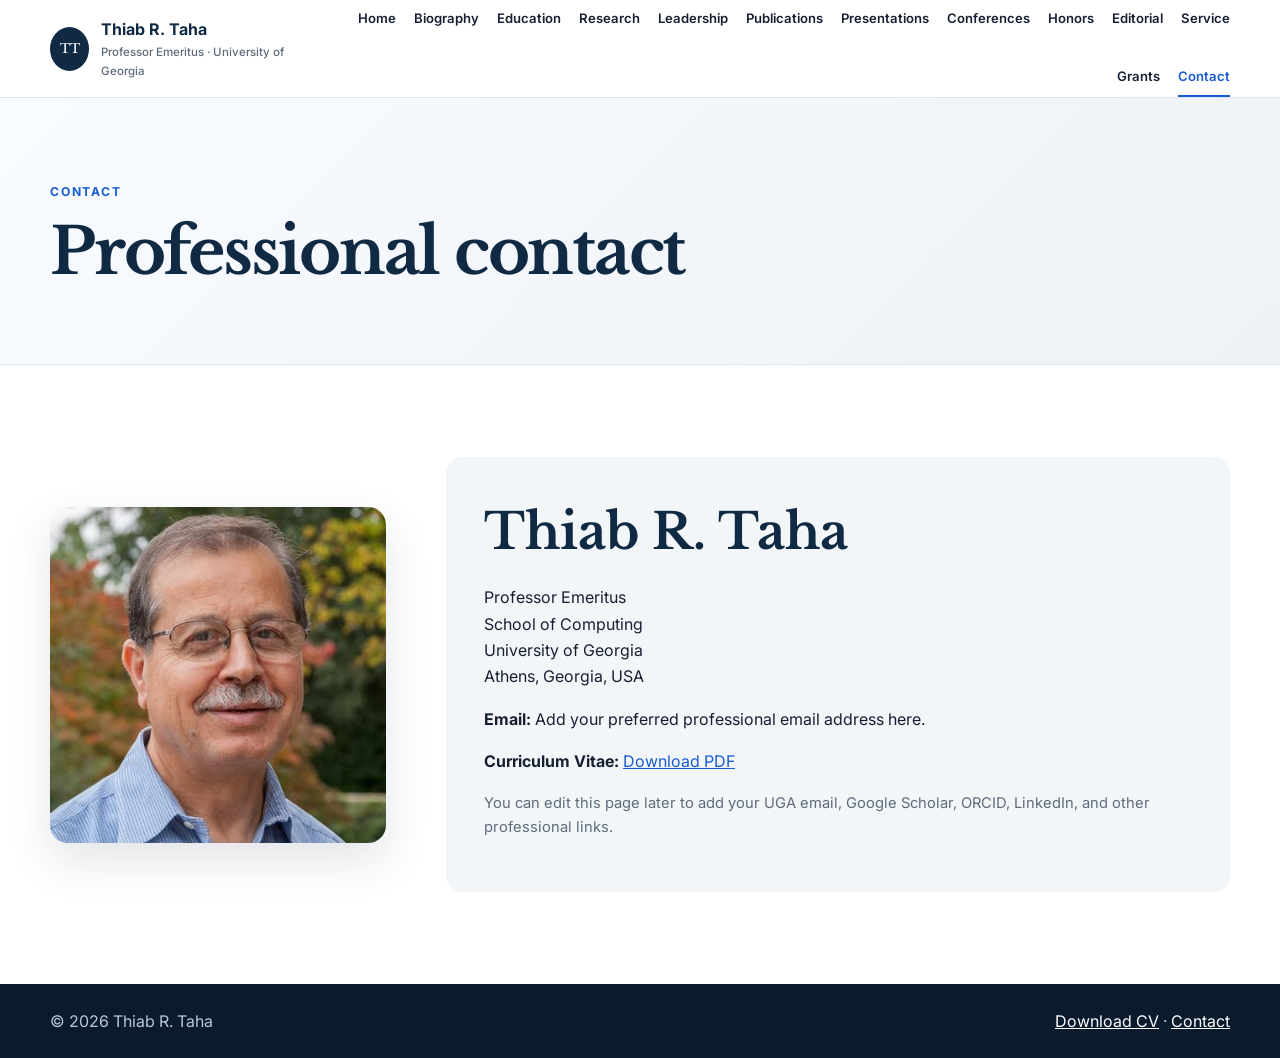
==== contact.html @ f8fad0a5 "Add files via upload Install professional academic website" ====
<!DOCTYPE html>
<html lang="en">
<head>
  <meta charset="UTF-8">
  <meta name="viewport" content="width=device-width, initial-scale=1.0">
  <meta name="description" content="Contact information for Thiab R. Taha.">
  <title>Contact | Thiab R. Taha</title>
  <link rel="preconnect" href="https://fonts.googleapis.com">
  <link rel="preconnect" href="https://fonts.gstatic.com" crossorigin>
  <link href="https://fonts.googleapis.com/css2?family=Libre+Baskerville:wght@400;700&family=Inter:wght@400;500;600;700&display=swap" rel="stylesheet">
  <link rel="stylesheet" href="styles.css">
</head>
<body>
  <a class="skip-link" href="#main-content">Skip to content</a>
  <header class="site-header">
    <div class="container header-inner">
      <a class="brand" href="index.html">
        <span class="brand-mark">TT</span>
        <span>
          <strong>Thiab R. Taha</strong>
          <small>Professor Emeritus · University of Georgia</small>
        </span>
      </a>
      <button class="menu-button" aria-expanded="false" aria-controls="site-nav">Menu</button>
      <nav id="site-nav" class="site-nav"><a href="index.html" class="">Home</a>
<a href="biography.html" class="">Biography</a>
<a href="education.html" class="">Education</a>
<a href="research.html" class="">Research</a>
<a href="leadership.html" class="">Leadership</a>
<a href="publications.html" class="">Publications</a>
<a href="presentations.html" class="">Presentations</a>
<a href="conferences.html" class="">Conferences</a>
<a href="honors.html" class="">Honors</a>
<a href="editorial.html" class="">Editorial</a>
<a href="service.html" class="">Service</a>
<a href="grants.html" class="">Grants</a>
<a href="contact.html" class="active">Contact</a></nav>
    </div>
  </header>
  <main id="main-content">
    
<section class="page-hero"><div class="container"><p class="eyebrow">Contact</p><h1>Professional contact</h1></div></section>
<section class="section">
  <div class="container contact-layout">
    <div>
      <img src="assets/Taha_Photo.jpg" alt="Thiab R. Taha" class="contact-photo">
    </div>
    <div class="contact-box">
      <h2>Thiab R. Taha</h2>
      <p>Professor Emeritus<br>School of Computing<br>University of Georgia<br>Athens, Georgia, USA</p>
      <p><strong>Email:</strong> Add your preferred professional email address here.</p>
      <p><strong>Curriculum Vitae:</strong> <a href="assets/Taha_CV_2026.pdf">Download PDF</a></p>
      <p class="note">You can edit this page later to add your UGA email, Google Scholar, ORCID, LinkedIn, and other professional links.</p>
    </div>
  </div>
</section>

  </main>
  <footer class="site-footer">
    <div class="container footer-inner">
      <p>© <span id="year"></span> Thiab R. Taha</p>
      <p><a href="assets/Taha_CV_2026.pdf">Download CV</a> · <a href="contact.html">Contact</a></p>
    </div>
  </footer>
  <script>
    const btn = document.querySelector('.menu-button');
    const nav = document.querySelector('.site-nav');
    btn.addEventListener('click', () => {
      const open = btn.getAttribute('aria-expanded') === 'true';
      btn.setAttribute('aria-expanded', String(!open));
      nav.classList.toggle('open');
    });
    document.getElementById('year').textContent = new Date().getFullYear();
  </script>
</body>
</html>
---- styles.css ----
:root {
  --ink:#172033; --muted:#5f6b7b; --navy:#102a43; --blue:#175cd3;
  --gold:#b9862f; --paper:#fff; --soft:#f3f6f9; --line:#dde4eb;
  --shadow:0 18px 45px rgba(16,42,67,.12); --max:1180px;
}
*{box-sizing:border-box} html{scroll-behavior:smooth}
body{margin:0;font-family:Inter,Arial,sans-serif;color:var(--ink);line-height:1.65;background:#fff}
a{color:var(--blue)} img{max-width:100%;display:block}
.container{width:min(calc(100% - 40px),var(--max));margin:auto}
.skip-link{position:absolute;left:-9999px;top:8px;background:#fff;padding:10px;z-index:100}
.skip-link:focus{left:8px}
.site-header{position:sticky;top:0;z-index:50;background:rgba(255,255,255,.95);backdrop-filter:blur(12px);border-bottom:1px solid var(--line)}
.header-inner{min-height:82px;display:flex;align-items:center;justify-content:space-between;gap:30px}
.brand{display:flex;align-items:center;gap:12px;text-decoration:none;color:var(--navy)}
.brand-mark{width:44px;height:44px;border-radius:50%;display:grid;place-items:center;background:var(--navy);color:#fff;font-family:"Libre Baskerville",Georgia,serif;font-size:.8rem}
.brand strong,.brand small{display:block}.brand small{font-size:.72rem;color:var(--muted);font-weight:500}
.site-nav{display:flex;gap:18px;flex-wrap:wrap;justify-content:flex-end}
.site-nav a{text-decoration:none;color:var(--ink);font-size:.82rem;font-weight:600;padding:8px 0;border-bottom:2px solid transparent}
.site-nav a:hover,.site-nav a.active{color:var(--blue);border-color:var(--blue)}
.menu-button{display:none}
.hero{background:radial-gradient(circle at 85% 20%,rgba(23,92,211,.14),transparent 25rem),linear-gradient(135deg,#f9fbff,#edf3f9);padding:88px 0;border-bottom:1px solid var(--line)}
.hero-grid{display:grid;grid-template-columns:1.35fr .65fr;gap:70px;align-items:center}
.eyebrow,.section-label{font-size:.76rem;text-transform:uppercase;letter-spacing:.15em;color:var(--blue);font-weight:700}
h1,h2{font-family:"Libre Baskerville",Georgia,serif;color:var(--navy);line-height:1.15}
h1{font-size:clamp(2.8rem,6vw,5.5rem);margin:12px 0 18px;letter-spacing:-.035em}
h2{font-size:clamp(2rem,4vw,3.1rem);margin:8px 0 24px}
h3{color:var(--navy);line-height:1.35}.lead{font-size:1.32rem;color:var(--navy);font-weight:600}.hero-text{font-size:1.1rem;color:var(--muted);max-width:760px}
.portrait-wrap{display:flex;justify-content:center}.portrait{width:360px;aspect-ratio:1/1;object-fit:cover;border-radius:26px;box-shadow:var(--shadow);border:8px solid #fff}
.button-row{display:flex;gap:12px;flex-wrap:wrap;margin-top:30px}.button{display:inline-flex;min-height:48px;align-items:center;justify-content:center;padding:11px 20px;border-radius:8px;text-decoration:none;font-weight:700;border:1px solid transparent}
.button.primary{background:var(--blue);color:#fff}.button.secondary{background:#fff;color:var(--navy);border-color:var(--line)}
.page-hero{padding:72px 0 58px;background:linear-gradient(135deg,#f8fbff,#edf2f7);border-bottom:1px solid var(--line)}
.page-hero h1{font-size:clamp(2.5rem,5vw,4.4rem);max-width:930px}
.section{padding:92px 0}.section.compact{padding:34px 0}.muted{background:var(--soft)}
.split{display:grid;grid-template-columns:.85fr 1.35fr;gap:75px}.prose{font-size:1.08rem;color:var(--muted)}
.card-grid{display:grid;gap:20px}.card-grid.four{grid-template-columns:repeat(4,1fr)}.card-grid.three{grid-template-columns:repeat(3,1fr)}.card-grid.two{grid-template-columns:repeat(2,1fr)}
.stat-card,.topic-card,.detail-card,.award-card,.feature-card{background:#fff;border:1px solid var(--line);border-radius:14px;padding:26px}
.stat-card strong{display:block;font-family:"Libre Baskerville",Georgia,serif;color:var(--navy);font-size:1.35rem}.stat-card span{color:var(--muted);font-size:.92rem}
.feature-card{text-decoration:none;transition:.2s}.feature-card:hover{transform:translateY(-3px);box-shadow:0 14px 30px rgba(16,42,67,.08)}
.feature-card h3,.topic-card h3,.detail-card h3,.award-card h3{margin-top:0}.feature-card p,.topic-card p,.detail-card p,.award-card p{color:var(--muted);margin-bottom:0}
.bio-photo{width:100%;max-width:430px;border-radius:20px;box-shadow:var(--shadow)}
.timeline{border-top:1px solid var(--line)}.timeline article{display:grid;grid-template-columns:150px 1fr;gap:30px;padding:28px 0;border-bottom:1px solid var(--line)}.timeline article>div{color:var(--blue);font-weight:700}.timeline h3{margin:0 0 7px}.timeline p{margin:0;color:var(--muted)}
.degree-grid{display:grid;grid-template-columns:repeat(3,1fr);gap:20px}.degree-grid article{border-top:4px solid var(--gold);background:var(--soft);padding:28px}.degree-grid span{font-weight:700;color:var(--blue)}
.list-panel{background:#fff;border:1px solid var(--line);border-radius:14px;padding:28px}.list-panel p{padding:12px 0;margin:0;border-bottom:1px solid var(--line)}.list-panel p:last-child{border-bottom:0}
.callout{background:var(--navy);color:#fff;border-radius:18px;padding:38px;margin-bottom:28px}.callout h2{color:#fff;margin-top:0}.callout p{font-size:1.08rem;margin-bottom:0;color:#dbe5ee}
.intro{font-size:1.12rem;color:var(--muted);max-width:850px}.publication-list{border-top:1px solid var(--line)}.publication-list article{display:grid;grid-template-columns:110px 1fr;gap:28px;padding:30px 0;border-bottom:1px solid var(--line)}.publication-list article>span{color:var(--blue);font-weight:700}.publication-list h3{margin:0 0 8px}.publication-list p{margin:0;color:var(--muted)}
.award-card span{color:var(--gold);font-weight:700}.contact-layout{display:grid;grid-template-columns:.6fr 1.4fr;gap:60px;align-items:center}.contact-photo{border-radius:18px;box-shadow:var(--shadow)}.contact-box{background:var(--soft);padding:38px;border-radius:16px}.note{font-size:.92rem;color:var(--muted)}
.site-footer{background:#091b2d;color:#bac7d6;padding:24px 0}.footer-inner{display:flex;justify-content:space-between;gap:20px}.site-footer p{margin:0}.site-footer a{color:#fff}
@media(max-width:1000px){
 .site-nav{display:none;position:absolute;top:82px;left:0;right:0;padding:20px;background:#fff;border-bottom:1px solid var(--line);box-shadow:var(--shadow)}
 .site-nav.open{display:grid;grid-template-columns:repeat(2,1fr)}.menu-button{display:block;border:1px solid var(--line);background:#fff;padding:9px 13px;border-radius:7px;font-weight:700}
 .hero-grid,.split,.contact-layout{grid-template-columns:1fr}.card-grid.four,.card-grid.three{grid-template-columns:repeat(2,1fr)}
}
@media(max-width:620px){
 .container{width:min(calc(100% - 28px),var(--max))}.section{padding:68px 0}
 .card-grid.four,.card-grid.three,.card-grid.two,.degree-grid{grid-template-columns:1fr}
 .timeline article,.publication-list article{grid-template-columns:1fr;gap:8px}.footer-inner{flex-direction:column}
 .portrait{width:290px}.site-nav.open{grid-template-columns:1fr}
}
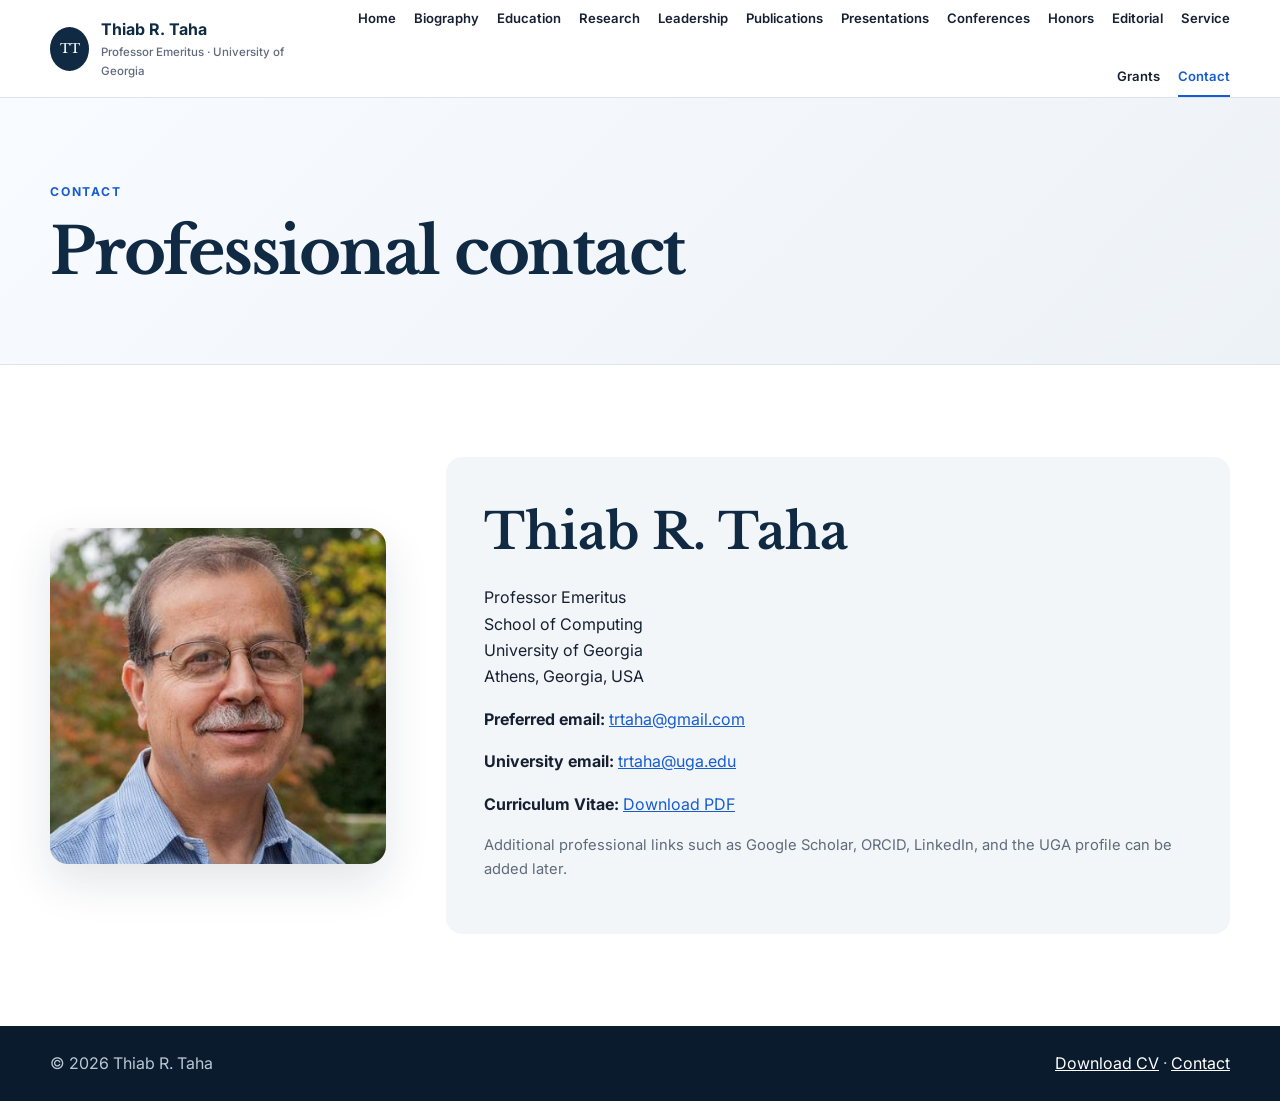
==== commit e4a6ef03: "Add files via upload" ====
--- a/contact.html
+++ b/contact.html
@@ -48,9 +48,10 @@
     <div class="contact-box">
       <h2>Thiab R. Taha</h2>
       <p>Professor Emeritus<br>School of Computing<br>University of Georgia<br>Athens, Georgia, USA</p>
-      <p><strong>Email:</strong> Add your preferred professional email address here.</p>
+      <p><strong>Preferred email:</strong> <a href="mailto:trtaha@gmail.com">trtaha@gmail.com</a></p>
+      <p><strong>University email:</strong> <a href="mailto:trtaha@uga.edu">trtaha@uga.edu</a></p>
       <p><strong>Curriculum Vitae:</strong> <a href="assets/Taha_CV_2026.pdf">Download PDF</a></p>
-      <p class="note">You can edit this page later to add your UGA email, Google Scholar, ORCID, LinkedIn, and other professional links.</p>
+      <p class="note">Additional professional links such as Google Scholar, ORCID, LinkedIn, and the UGA profile can be added later.</p>
     </div>
   </div>
 </section>
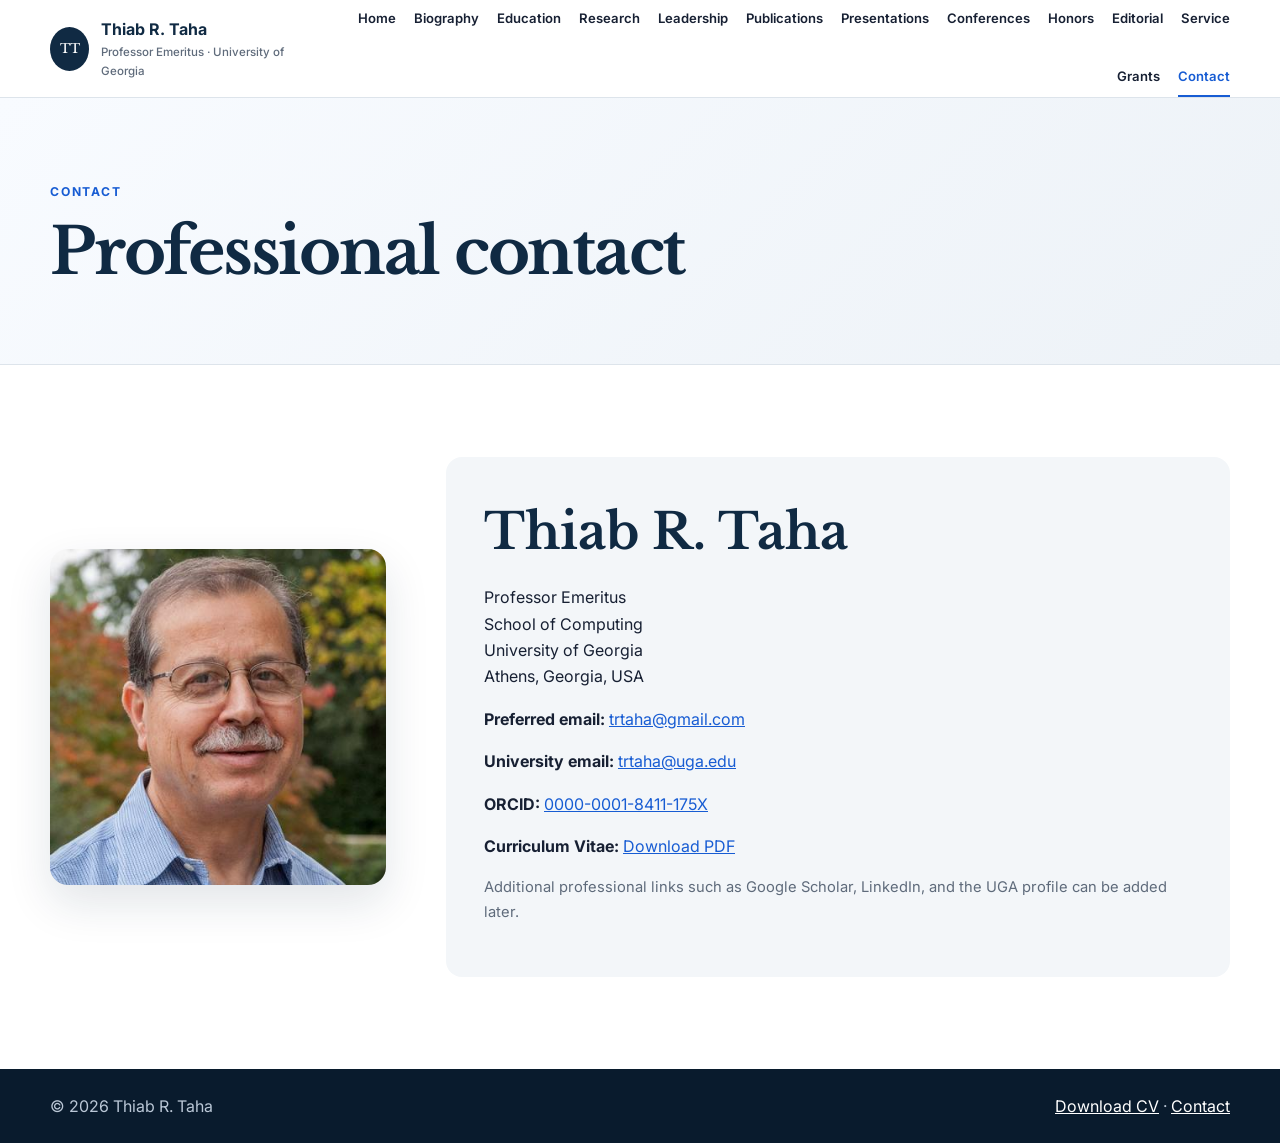
==== commit 63d27da0: "Add files via upload" ====
--- a/contact.html
+++ b/contact.html
@@ -50,8 +50,9 @@
       <p>Professor Emeritus<br>School of Computing<br>University of Georgia<br>Athens, Georgia, USA</p>
       <p><strong>Preferred email:</strong> <a href="mailto:trtaha@gmail.com">trtaha@gmail.com</a></p>
       <p><strong>University email:</strong> <a href="mailto:trtaha@uga.edu">trtaha@uga.edu</a></p>
+      <p><strong>ORCID:</strong> <a href="https://orcid.org/0000-0001-8411-175X" target="_blank" rel="noopener">0000-0001-8411-175X</a></p>
       <p><strong>Curriculum Vitae:</strong> <a href="assets/Taha_CV_2026.pdf">Download PDF</a></p>
-      <p class="note">Additional professional links such as Google Scholar, ORCID, LinkedIn, and the UGA profile can be added later.</p>
+      <p class="note">Additional professional links such as Google Scholar, LinkedIn, and the UGA profile can be added later.</p>
     </div>
   </div>
 </section>
